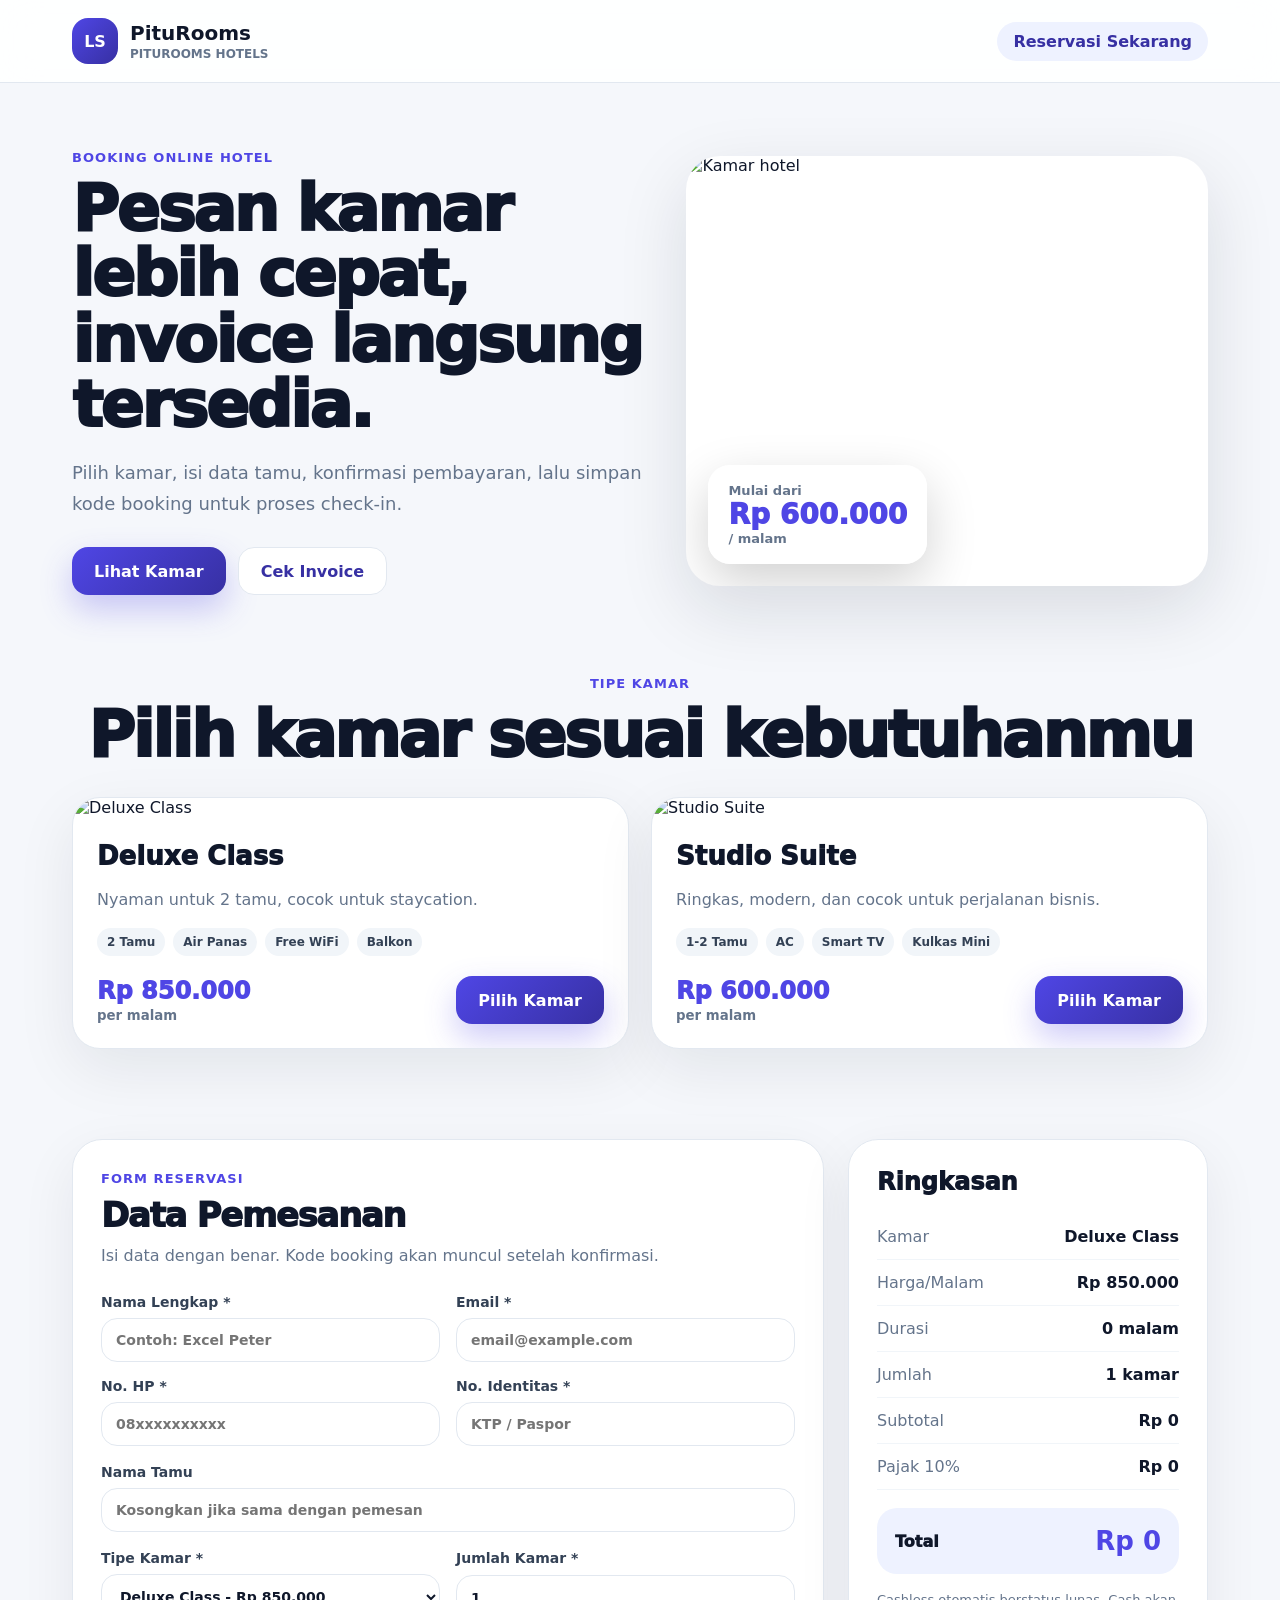
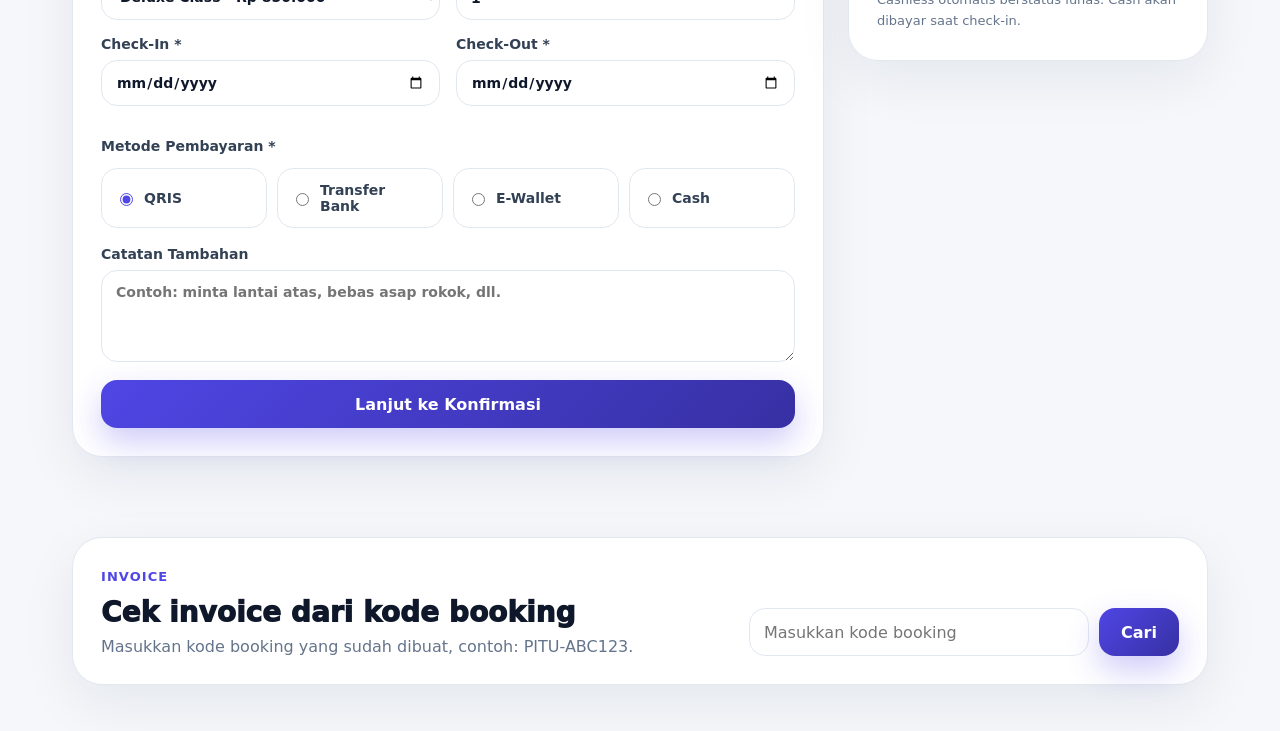
==== Customer/index.html @ ac50e5ab "Initial commit" ====
<!DOCTYPE html>
<html lang="id">
<head>
  <meta charset="UTF-8" />
  <meta name="viewport" content="width=device-width, initial-scale=1.0" />
  <title>Lumina Stay - Reservasi Kamar</title>

<script src="https://www.gstatic.com/firebasejs/9.23.0/firebase-app-compat.js"></script>
<script src="https://www.gstatic.com/firebasejs/9.23.0/firebase-auth-compat.js"></script>
<script src="https://www.gstatic.com/firebasejs/9.23.0/firebase-database-compat.js"></script>

<script src="../firebase-config.js"></script>

  <link rel="stylesheet" href="style.css" />
</head>
<body>
  <div id="toast" class="toast hidden"></div>

  <header class="site-header">
    <nav class="nav-wrap">
      <div class="brand">
        <div class="brand-logo">LS</div>
        <div>
          <h1>PituRooms</h1>
          <p>Piturooms Hotels</p>
        </div>
      </div>
      <a href="#booking-section" class="nav-cta">Reservasi Sekarang</a>
    </nav>
  </header>

  <main>
    <section class="hero-section">
      <div class="hero-content">
        <span class="eyebrow">Booking Online Hotel</span>
        <h2>Pesan kamar lebih cepat, invoice langsung tersedia.</h2>
        <p>Pilih kamar, isi data tamu, konfirmasi pembayaran, lalu simpan kode booking untuk proses check-in.</p>
        <div class="hero-actions">
          <a href="#room-section" class="btn btn-primary">Lihat Kamar</a>
          <a href="#invoice-check-section" class="btn btn-secondary">Cek Invoice</a>
        </div>
      </div>
      <div class="hero-card">
        <img src="https://images.unsplash.com/photo-1631049307264-da0ec9d70304?w=900&h=1000&fit=crop" alt="Kamar hotel" />
        <div class="floating-price">
          <span>Mulai dari</span>
          <strong>Rp 600.000</strong>
          <small>/ malam</small>
        </div>
      </div>
    </section>

    <section id="room-section" class="section-wrap">
      <div class="section-heading">
        <span class="eyebrow">Tipe Kamar</span>
        <h2>Pilih kamar sesuai kebutuhanmu</h2>
      </div>
      <div id="room-list" class="room-grid"></div>
    </section>

    <section id="booking-section" class="booking-layout">
      <div class="booking-card">
        <div class="section-heading left">
          <span class="eyebrow">Form Reservasi</span>
          <h2>Data Pemesanan</h2>
          <p>Isi data dengan benar. Kode booking akan muncul setelah konfirmasi.</p>
        </div>

        <form id="booking-form" autocomplete="off">
          <div class="form-grid two">
            <label>Nama Lengkap *
              <input id="booking-name" type="text" required placeholder="Contoh: Excel Peter" />
            </label>
            <label>Email *
              <input id="booking-email" type="email" required placeholder="email@example.com" />
            </label>
            <label>No. HP *
              <input id="booking-phone" type="tel" required placeholder="08xxxxxxxxxx" />
            </label>
            <label>No. Identitas *
              <input id="booking-identity" type="text" required placeholder="KTP / Paspor" />
            </label>
          </div>

          <label>Nama Tamu
            <input id="booking-guest-name" type="text" placeholder="Kosongkan jika sama dengan pemesan" />
          </label>

          <div class="form-grid two">
            <label>Tipe Kamar *
              <select id="booking-room-type" required></select>
            </label>
            <label>Jumlah Kamar *
              <input id="booking-quantity" type="number" min="1" value="1" required />
            </label>
            <label>Check-In *
              <input id="booking-checkin" type="date" required />
            </label>
            <label>Check-Out *
              <input id="booking-checkout" type="date" required />
            </label>
          </div>

          <div>
            <p class="input-title">Metode Pembayaran *</p>
            <div class="payment-options">
              <label><input type="radio" name="payment-method" value="QRIS" checked /> QRIS</label>
              <label><input type="radio" name="payment-method" value="Transfer Bank" /> Transfer Bank</label>
              <label><input type="radio" name="payment-method" value="E-Wallet" /> E-Wallet</label>
              <label><input type="radio" name="payment-method" value="Cash" /> Cash</label>
            </div>
          </div>

          <label>Catatan Tambahan
            <textarea id="booking-notes" rows="4" placeholder="Contoh: minta lantai atas, bebas asap rokok, dll."></textarea>
          </label>

          <button type="submit" class="btn btn-primary full">Lanjut ke Konfirmasi</button>
        </form>
      </div>

      <aside class="summary-card">
        <h3>Ringkasan</h3>
        <div class="summary-row"><span>Kamar</span><strong id="summary-room">-</strong></div>
        <div class="summary-row"><span>Harga/Malam</span><strong id="summary-price">Rp 0</strong></div>
        <div class="summary-row"><span>Durasi</span><strong id="summary-duration">0 malam</strong></div>
        <div class="summary-row"><span>Jumlah</span><strong id="summary-qty">1 kamar</strong></div>
        <div class="summary-row"><span>Subtotal</span><strong id="summary-subtotal">Rp 0</strong></div>
        <div class="summary-row"><span>Pajak 10%</span><strong id="summary-tax">Rp 0</strong></div>
        <div class="summary-total"><span>Total</span><strong id="summary-total">Rp 0</strong></div>
        <p class="summary-note">Cashless otomatis berstatus lunas. Cash akan dibayar saat check-in.</p>
      </aside>
    </section>

    <section id="invoice-check-section" class="section-wrap small-section">
      <div class="invoice-search-card">
        <div>
          <span class="eyebrow">Invoice</span>
          <h2>Cek invoice dari kode booking</h2>
          <p>Masukkan kode booking yang sudah dibuat, contoh: PITU-ABC123.</p>
        </div>
        <div class="invoice-search-box">
          <input id="invoice-code-input" type="text" placeholder="Masukkan kode booking" />
          <button id="search-invoice-btn" class="btn btn-primary">Cari</button>
        </div>
      </div>
    </section>
  </main>

  <div id="confirm-modal" class="modal hidden" aria-hidden="true">
    <div class="modal-box">
      <div class="modal-head">
        <span class="eyebrow white">Konfirmasi</span>
        <h2>Konfirmasi Pemesanan</h2>
        <p>Periksa ulang data sebelum booking dibuat.</p>
      </div>
      <div id="confirm-detail" class="modal-body"></div>
      <div class="modal-actions">
        <button id="cancel-confirm-btn" type="button" class="btn btn-outline">Batal</button>
        <button id="submit-confirm-btn" type="button" class="btn btn-primary">Konfirmasi & Pesan</button>
      </div>
    </div>
  </div>

  <div id="success-modal" class="modal hidden" aria-hidden="true">
    <div class="modal-box success-box">
      <div class="success-icon"><i data-lucide="check"></i></div>
      <h2>Pemesanan Berhasil</h2>
      <p>Kode booking sudah dibuat. Invoice bisa diunduh sekarang.</p>
      <div class="success-code" id="success-code">PITU-XXXXXX</div>
      <div id="success-status" class="success-status">Menyimpan ke Firebase...</div>
      <div class="modal-actions vertical">
        <button id="download-invoice-btn" type="button" class="btn btn-primary full">Unduh Invoice</button>
        <button id="close-success-btn" type="button" class="btn btn-outline full">Tutup</button>
      </div>
    </div>
  </div>

  <script src="script.js"></script>
</body>
</html>
---- Customer/style.css ----
:root {
  --bg: #f5f7fb;
  --card: #ffffff;
  --text: #0f172a;
  --muted: #64748b;
  --primary: #4f46e5;
  --primary-dark: #3730a3;
  --line: #e2e8f0;
  --success: #10b981;
  --danger: #ef4444;
  --shadow: 0 24px 70px rgba(15, 23, 42, 0.12);
}

* { box-sizing: border-box; }
html { scroll-behavior: smooth; }
body {
  margin: 0;
  font-family: Inter, ui-sans-serif, system-ui, -apple-system, BlinkMacSystemFont, "Segoe UI", sans-serif;
  background: var(--bg);
  color: var(--text);
}
a { color: inherit; text-decoration: none; }
button, input, select, textarea { font: inherit; }
button { border: 0; cursor: pointer; }

.site-header {
  position: sticky;
  top: 0;
  z-index: 50;
  background: rgba(255, 255, 255, 0.9);
  backdrop-filter: blur(18px);
  border-bottom: 1px solid var(--line);
}
.nav-wrap {
  max-width: 1180px;
  margin: 0 auto;
  padding: 18px 22px;
  display: flex;
  align-items: center;
  justify-content: space-between;
}
.brand { display: flex; align-items: center; gap: 12px; }
.brand-logo {
  width: 46px;
  height: 46px;
  border-radius: 16px;
  display: grid;
  place-items: center;
  color: white;
  font-weight: 900;
  background: linear-gradient(135deg, var(--primary), var(--primary-dark));
}
.brand h1 { margin: 0; font-size: 20px; font-weight: 900; }
.brand p { margin: 2px 0 0; color: var(--muted); font-size: 12px; font-weight: 700; text-transform: uppercase; }
.nav-cta { padding: 10px 16px; border-radius: 999px; background: #eef2ff; color: var(--primary-dark); font-weight: 800; }

.hero-section {
  max-width: 1180px;
  margin: 0 auto;
  padding: 64px 22px 32px;
  display: grid;
  grid-template-columns: 1.05fr 0.95fr;
  gap: 38px;
  align-items: center;
}
.eyebrow { display: inline-block; color: var(--primary); font-size: 13px; font-weight: 900; text-transform: uppercase; letter-spacing: .08em; margin-bottom: 12px; }
.eyebrow.white { color: #c7d2fe; }
.hero-content h2, .section-heading h2 {
  margin: 0;
  font-size: clamp(34px, 5vw, 64px);
  line-height: 1.02;
  letter-spacing: -.04em;
  font-weight: 950;
}
.hero-content p { margin: 20px 0 0; max-width: 620px; color: var(--muted); font-size: 18px; line-height: 1.7; }
.hero-actions { display: flex; gap: 12px; flex-wrap: wrap; margin-top: 28px; }
.hero-card { position: relative; min-height: 430px; border-radius: 34px; overflow: hidden; box-shadow: var(--shadow); background: white; }
.hero-card img { width: 100%; height: 100%; position: absolute; inset: 0; object-fit: cover; }
.floating-price { position: absolute; left: 22px; bottom: 22px; padding: 18px 20px; border-radius: 22px; background: rgba(255,255,255,.92); box-shadow: 0 18px 50px rgba(0,0,0,.18); }
.floating-price span, .floating-price small { display: block; color: var(--muted); font-size: 13px; font-weight: 800; }
.floating-price strong { display: block; color: var(--primary); font-size: 28px; font-weight: 950; }

.btn { display: inline-flex; align-items: center; justify-content: center; min-height: 48px; padding: 13px 22px; border-radius: 16px; font-weight: 900; transition: transform .2s ease, box-shadow .2s ease, background .2s ease; }
.btn:active { transform: scale(.98); }
.btn-primary { background: linear-gradient(135deg, var(--primary), var(--primary-dark)); color: #fff; box-shadow: 0 14px 32px rgba(79, 70, 229, .28); }
.btn-secondary { background: white; color: var(--primary-dark); border: 1px solid var(--line); }
.btn-outline { background: white; color: var(--text); border: 2px solid var(--line); }
.btn.full { width: 100%; }
.btn:disabled { opacity: .65; cursor: not-allowed; transform: none; }

.section-wrap { max-width: 1180px; margin: 0 auto; padding: 46px 22px; }
.small-section { padding-top: 20px; }
.section-heading { text-align: center; margin-bottom: 28px; }
.section-heading.left { text-align: left; margin-bottom: 26px; }
.section-heading.left h2 { font-size: 34px; }
.section-heading p { color: var(--muted); margin: 10px 0 0; line-height: 1.6; }
.room-grid { display: grid; grid-template-columns: repeat(2, minmax(0, 1fr)); gap: 22px; }
.room-card { background: var(--card); border: 1px solid var(--line); border-radius: 28px; overflow: hidden; box-shadow: 0 20px 60px rgba(15, 23, 42, .08); }
.room-card img { width: 100%; height: 260px; object-fit: cover; }
.room-card-body { padding: 24px; }
.room-card h3 { margin: 0; font-size: 26px; font-weight: 950; }
.room-card p { color: var(--muted); line-height: 1.6; }
.room-facilities { display: flex; gap: 8px; flex-wrap: wrap; margin: 16px 0; }
.room-facilities span { padding: 7px 10px; border-radius: 999px; background: #f1f5f9; color: #334155; font-size: 12px; font-weight: 800; }
.room-footer { display: flex; justify-content: space-between; align-items: center; gap: 16px; margin-top: 20px; }
.room-price strong { display: block; color: var(--primary); font-size: 24px; font-weight: 950; }
.room-price small { color: var(--muted); font-weight: 700; }

.booking-layout { max-width: 1180px; margin: 0 auto; padding: 44px 22px 60px; display: grid; grid-template-columns: minmax(0, 1fr) 360px; gap: 24px; align-items: start; }
.booking-card, .summary-card, .invoice-search-card { background: var(--card); border: 1px solid var(--line); border-radius: 30px; padding: 28px; box-shadow: 0 18px 55px rgba(15, 23, 42, .07); }
form { display: grid; gap: 18px; }
.form-grid.two { display: grid; grid-template-columns: repeat(2, minmax(0, 1fr)); gap: 16px; }
label, .input-title { display: grid; gap: 8px; color: #334155; font-size: 14px; font-weight: 900; }
input, select, textarea { width: 100%; border: 1.5px solid var(--line); border-radius: 16px; padding: 13px 14px; background: white; color: var(--text); outline: none; }
input:focus, select:focus, textarea:focus { border-color: var(--primary); box-shadow: 0 0 0 4px rgba(79,70,229,.12); }
.payment-options { display: grid; grid-template-columns: repeat(4, minmax(0, 1fr)); gap: 10px; }
.payment-options label { display: flex; align-items: center; gap: 8px; padding: 13px; border: 1.5px solid var(--line); border-radius: 16px; cursor: pointer; background: #fff; }
.payment-options input { width: auto; accent-color: var(--primary); }
.summary-card { position: sticky; top: 94px; }
.summary-card h3 { margin: 0 0 18px; font-size: 24px; font-weight: 950; }
.summary-row { display: flex; justify-content: space-between; gap: 14px; padding: 13px 0; border-bottom: 1px solid #f1f5f9; color: var(--muted); }
.summary-row strong { color: var(--text); text-align: right; }
.summary-total { margin-top: 18px; padding: 18px; border-radius: 20px; background: #eef2ff; display: flex; justify-content: space-between; align-items: center; font-weight: 950; }
.summary-total strong { color: var(--primary); font-size: 26px; }
.summary-note { margin: 16px 0 0; color: var(--muted); font-size: 13px; line-height: 1.6; }

.invoice-search-card { display: grid; grid-template-columns: 1fr auto; gap: 20px; align-items: end; }
.invoice-search-card h2 { margin: 0; font-size: 28px; font-weight: 950; }
.invoice-search-card p { color: var(--muted); margin: 8px 0 0; }
.invoice-search-box { display: flex; gap: 10px; min-width: 430px; }
.invoice-search-box input { min-width: 260px; }

.modal { position: fixed; inset: 0; z-index: 9999; display: grid; place-items: center; padding: 20px; background: rgba(15, 23, 42, .62); backdrop-filter: blur(8px); }
.modal.hidden { display: none !important; }
.modal-box { width: min(560px, 100%); border-radius: 30px; background: white; overflow: hidden; box-shadow: 0 34px 90px rgba(0,0,0,.28); }
.modal-head { padding: 28px; color: white; background: linear-gradient(135deg, var(--primary), var(--primary-dark)); }
.modal-head h2 { margin: 0; font-size: 30px; font-weight: 950; }
.modal-head p { margin: 8px 0 0; color: #e0e7ff; }
.modal-body { padding: 24px; display: grid; gap: 12px; }
.modal-row { display: flex; justify-content: space-between; gap: 18px; padding: 12px 14px; border-radius: 14px; background: #f8fafc; color: var(--muted); }
.modal-row strong { color: var(--text); text-align: right; }
.modal-total { background: #eef2ff; color: var(--text); font-size: 20px; }
.modal-total strong { color: var(--primary); font-size: 28px; }
.modal-actions { display: flex; gap: 12px; padding: 0 24px 24px; }
.modal-actions .btn { flex: 1; }
.modal-actions.vertical { display: grid; padding: 0; margin-top: 22px; }
.success-box { padding: 30px; text-align: center; }
.success-icon { margin: 0 auto 16px; width: 72px; height: 72px; display: grid; place-items: center; border-radius: 50%; background: #dcfce7; color: #16a34a; }
.success-icon svg { width: 38px; height: 38px; }
.success-box h2 { margin: 0; font-size: 30px; font-weight: 950; }
.success-box p { color: var(--muted); line-height: 1.6; }
.success-code { margin: 18px auto 10px; padding: 16px 18px; border-radius: 18px; background: #eef2ff; color: var(--primary); font-size: 28px; font-weight: 950; font-family: ui-monospace, SFMono-Regular, Menlo, monospace; }
.success-status { padding: 10px 12px; border-radius: 14px; background: #f1f5f9; color: #475569; font-size: 13px; font-weight: 800; }
.success-status.ok { background: #dcfce7; color: #166534; }
.success-status.warn { background: #fef3c7; color: #92400e; }

.toast { position: fixed; right: 20px; bottom: 20px; z-index: 10000; max-width: 360px; padding: 14px 16px; border-radius: 16px; background: #0f172a; color: white; box-shadow: var(--shadow); font-weight: 800; }
.toast.hidden { display: none; }

@media (max-width: 920px) {
  .hero-section, .booking-layout, .invoice-search-card { grid-template-columns: 1fr; }
  .hero-card { min-height: 340px; }
  .room-grid { grid-template-columns: 1fr; }
  .summary-card { position: relative; top: auto; }
  .invoice-search-box { min-width: 0; }
}
@media (max-width: 640px) {
  .nav-cta { display: none; }
  .hero-section { padding-top: 40px; }
  .form-grid.two, .payment-options { grid-template-columns: 1fr; }
  .invoice-search-box { flex-direction: column; }
  .modal-actions { flex-direction: column; }
  .room-footer { flex-direction: column; align-items: stretch; }
}
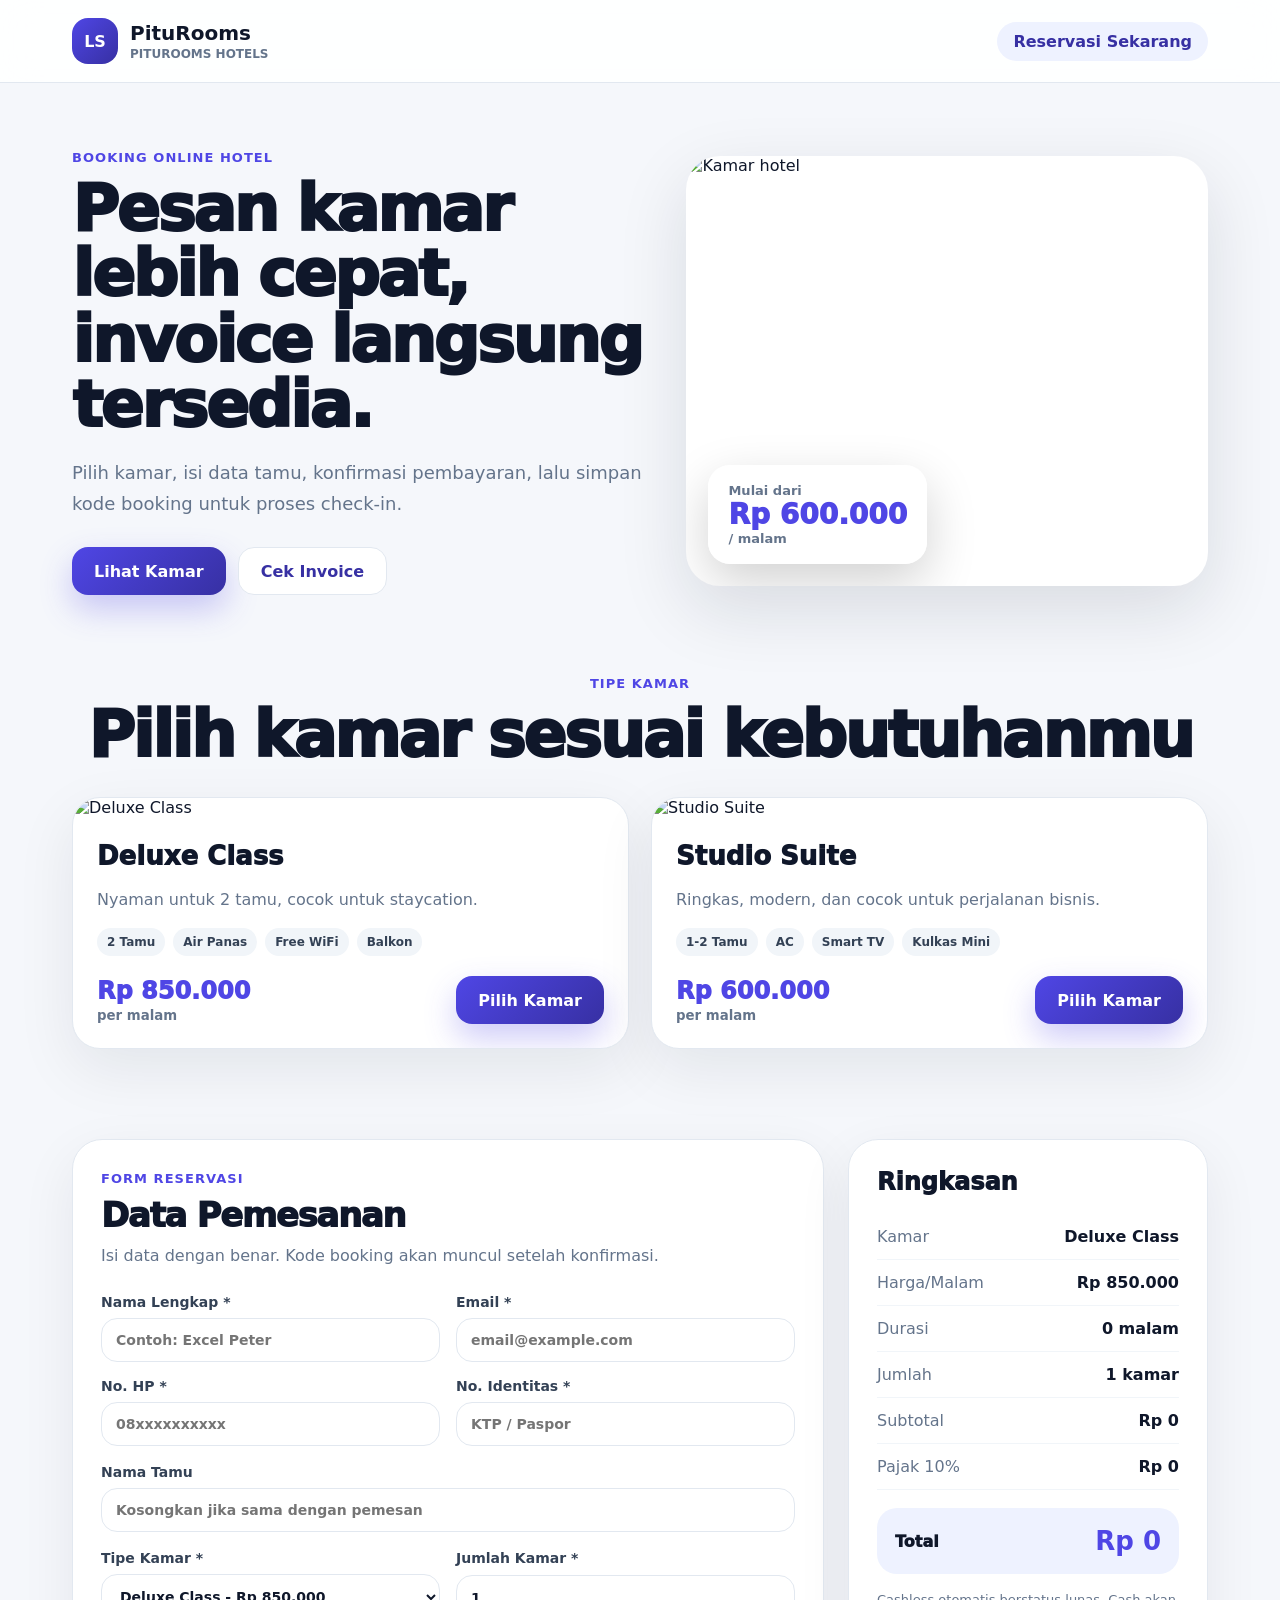
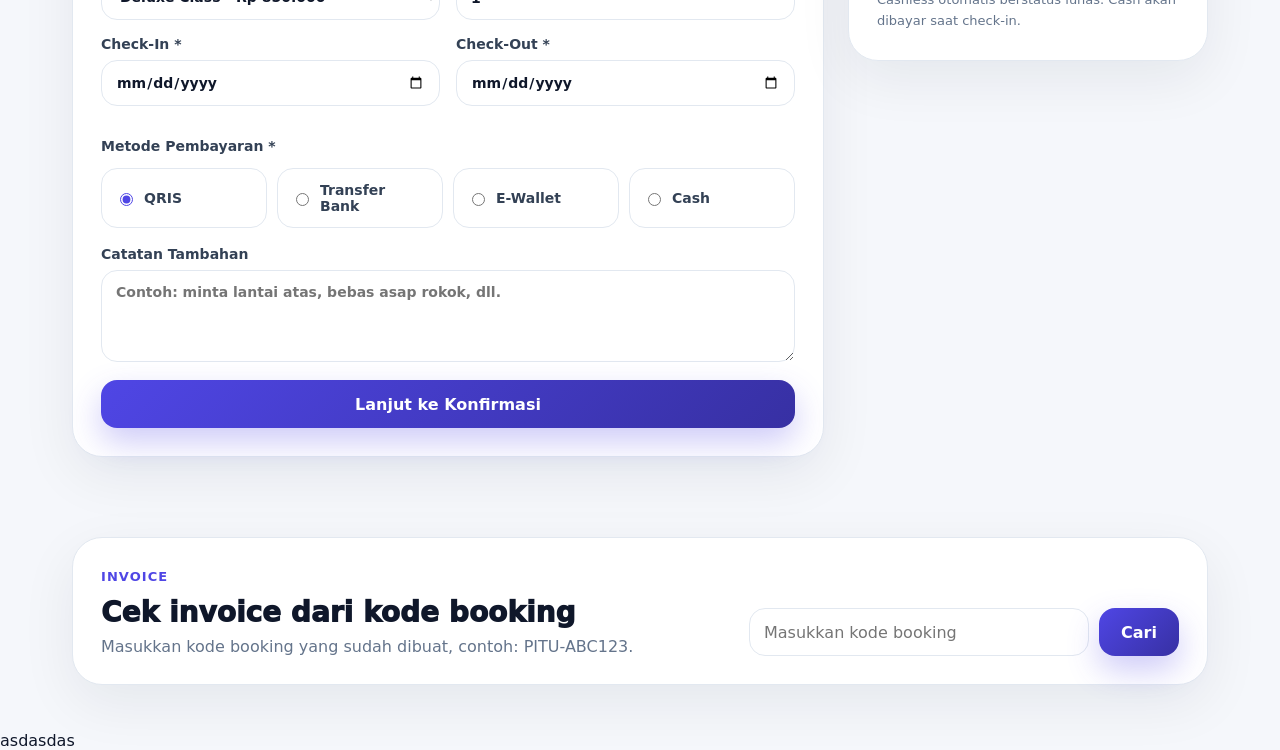
==== commit c978cecf: "Initial commit" ====
--- a/Customer/index.html
+++ b/Customer/index.html
@@ -179,3 +179,5 @@
   <script src="script.js"></script>
 </body>
 </html>
+
+asdasdas
